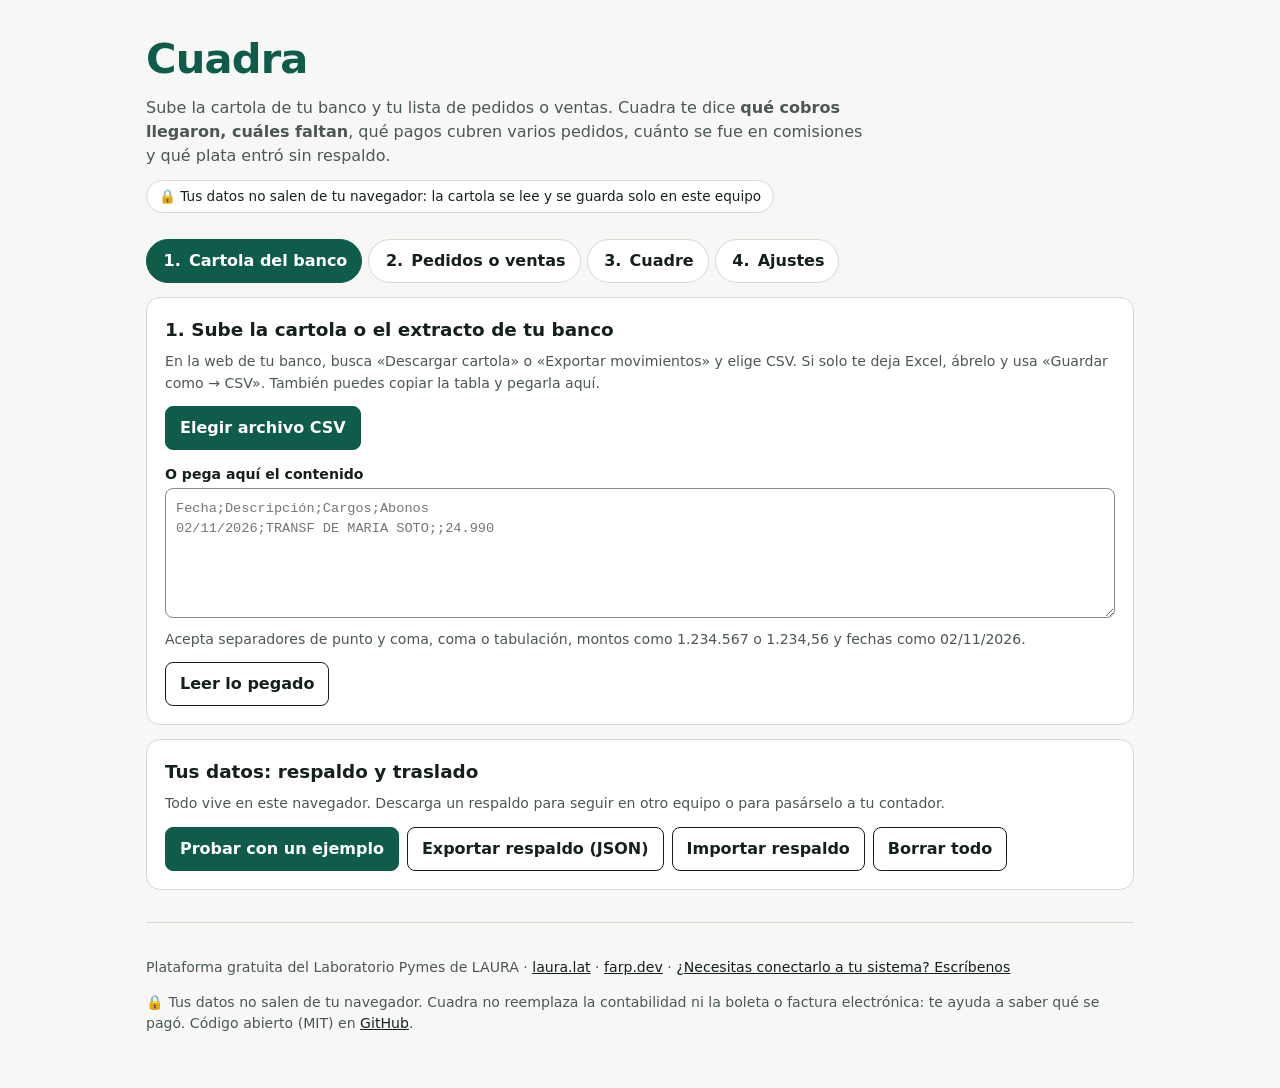
==== herramientas/008-cuadra/index.html @ a7c7e26f "herramienta 008: Cuadra (fase 1/2) Concilia la cartola del banco con la lista de pedidos o ventas en" ====
<!doctype html>
<html lang="es">
<head>
<meta charset="utf-8">
<meta name="viewport" content="width=device-width, initial-scale=1">
<title>Cuadra · concilia tu cartola con tus ventas</title>
<meta name="description" content="Plataforma gratuita: sube la cartola o el extracto del banco y tu lista de pedidos o ventas. Cuadra te dice qué cobros llegaron, cuáles faltan, qué pagos cubren varios pedidos, cuánto se fue en comisiones y qué plata entró sin respaldo. Sin registro; tus datos no salen del navegador.">
<meta name="theme-color" content="#0f5c4a">
<link rel="manifest" href="manifest.webmanifest">
<link rel="stylesheet" href="estilo.css">
</head>
<body>
<a class="saltar" href="#principal">Saltar al contenido</a>
<div class="cont">
<header>
  <h1>Cuadra</h1>
  <p>Sube la cartola de tu banco y tu lista de pedidos o ventas. Cuadra te dice <b>qué cobros llegaron, cuáles faltan</b>, qué pagos cubren varios pedidos, cuánto se fue en comisiones y qué plata entró sin respaldo.</p>
  <span class="priv">🔒 Tus datos no salen de tu navegador: la cartola se lee y se guarda solo en este equipo</span>
</header>

<ol class="pasos" id="tabs" role="tablist" aria-label="Pasos"></ol>

<main id="principal">
<section id="v-cartola" class="caja" role="tabpanel" aria-labelledby="t-cartola"></section>
<section id="v-ventas" class="caja" role="tabpanel" aria-labelledby="t-ventas" hidden></section>
<section id="v-cuadre" class="caja" role="tabpanel" aria-labelledby="t-cuadre" hidden></section>
<section id="v-ajustes" class="caja" role="tabpanel" aria-labelledby="t-ajustes" hidden></section>
</main>

<div id="msg" role="status" aria-live="polite"></div>

<section class="caja">
  <h2>Tus datos: respaldo y traslado</h2>
  <p class="sub">Todo vive en este navegador. Descarga un respaldo para seguir en otro equipo o para pasárselo a tu contador.</p>
  <div class="acc">
    <button class="b prim" id="ejemplo" type="button">Probar con un ejemplo</button>
    <button class="b" id="exp-json" type="button">Exportar respaldo (JSON)</button>
    <label class="b archivo">Importar respaldo<input type="file" id="imp-json" accept=".json,application/json"></label>
    <button class="b" id="borrar" type="button">Borrar todo</button>
  </div>
</section>

<footer>
  <p>Plataforma gratuita del Laboratorio Pymes de LAURA · <a href="https://laura.lat">laura.lat</a> · <a href="https://farp.dev">farp.dev</a> · <a href="https://wa.me/56999968482">¿Necesitas conectarlo a tu sistema? Escríbenos</a></p>
  <p>🔒 Tus datos no salen de tu navegador. Cuadra no reemplaza la contabilidad ni la boleta o factura electrónica: te ayuda a saber qué se pagó. Código abierto (MIT) en <a href="https://github.com/freyesperales/laboratorio-pymes/tree/main/herramientas/008-cuadra">GitHub</a>.</p>
</footer>
</div>
<script src="logica.js"></script>
<script src="app.js"></script>
</body>
</html>
---- herramientas/008-cuadra/estilo.css ----
:root{--tinta:#13201c;--suave:#4a5753;--fondo:#f7f8f5;--tarjeta:#fff;--borde:#d6dbd5;--acento:#0f5c4a;--ok:#12532b;--mal:#a3201c;--amb:#7a4f00;--azul:#1d4ed8}
*{box-sizing:border-box}
body{margin:0;font-family:system-ui,-apple-system,Segoe UI,Roboto,sans-serif;color:var(--tinta);background:var(--fondo);line-height:1.5}
.cont{max-width:1020px;margin:0 auto;padding:0 16px}
.saltar{position:absolute;left:-999px}.saltar:focus{left:16px;top:8px;background:#fff;padding:8px;z-index:9}
header{padding:28px 0 8px}h1{margin:0 0 6px;font-size:clamp(1.8rem,5vw,2.6rem);letter-spacing:-.02em;color:var(--acento)}
header p{margin:0;color:var(--suave);max-width:720px}
.priv{display:inline-block;margin-top:12px;font-size:.85rem;background:#fff;border:1px solid var(--borde);border-radius:999px;padding:5px 12px}
.pasos{list-style:none;display:flex;gap:6px;flex-wrap:wrap;margin:18px 0 0;padding:0}
.pasos button{font:inherit;cursor:pointer;border:1px solid var(--borde);background:#fff;border-radius:999px;padding:8px 14px;min-height:44px;font-weight:600;color:var(--tinta)}
.pasos button[aria-selected=true]{background:var(--acento);color:#fff;border-color:var(--acento)}
.pasos .n{display:inline-block;min-width:1.4em;font-variant-numeric:tabular-nums}
.pasos .listo::after{content:" ✓"}
.caja{background:var(--tarjeta);border:1px solid var(--borde);border-radius:14px;padding:18px;margin-top:14px;overflow-wrap:anywhere}
.caja h2{margin:0 0 8px;font-size:1.15rem}.caja h3{margin:16px 0 6px;font-size:1rem}
.sub{font-size:.88rem;color:var(--suave);margin:4px 0}
label{display:block;font-size:.88rem;font-weight:600;margin-bottom:3px}
input,select,textarea{width:100%;font:inherit;padding:10px;border:1px solid #858c88;border-radius:8px;background:#fff;color:var(--tinta);min-height:44px}
textarea{min-height:130px;font-family:ui-monospace,Consolas,monospace;font-size:.85rem}
:focus-visible{outline:3px solid var(--azul);outline-offset:2px}
.b{font:inherit;cursor:pointer;border-radius:8px;border:1px solid var(--tinta);background:#fff;color:var(--tinta);padding:9px 14px;min-height:44px;font-weight:600;display:inline-flex;align-items:center;gap:6px}
.b.prim{background:var(--acento);border-color:var(--acento);color:#fff}.b.chico{min-height:36px;padding:4px 10px;font-size:.85rem}
.archivo{position:relative;margin:0}.archivo input{position:absolute;inset:0;opacity:0;cursor:pointer;min-height:0}
.archivo:focus-within{outline:3px solid var(--azul);outline-offset:2px}
.acc{display:flex;gap:8px;flex-wrap:wrap;margin-top:12px;align-items:center}
.grid{display:grid;gap:12px;grid-template-columns:1fr}
@media(min-width:700px){.grid{grid-template-columns:repeat(3,1fr)}.grid.dos{grid-template-columns:1fr 1fr}}
.tabla{overflow-x:auto;margin-top:10px;border:1px solid var(--borde);border-radius:8px}
table{border-collapse:collapse;width:100%;font-size:.85rem}th,td{padding:6px 8px;border-bottom:1px solid var(--borde);text-align:left;white-space:nowrap}
th{background:#eef1ec}td.num,th.num{text-align:right;font-variant-numeric:tabular-nums}
.err{background:#fdecea;border:1px solid #e3a09b;color:#7a1511;padding:10px 12px;border-radius:8px;margin-top:12px;white-space:pre-line}
.ok{background:#e8f5ec;border:1px solid #9ccfae;color:#12532b;padding:10px 12px;border-radius:8px;margin-top:12px}
.kpis{display:grid;gap:10px;grid-template-columns:repeat(2,1fr);margin-top:10px}
@media(min-width:760px){.kpis{grid-template-columns:repeat(4,1fr)}}
.kpi{border:1px solid var(--borde);border-radius:12px;padding:12px;background:#fbfcfa}
.kpi b{display:block;font-size:1.35rem;font-variant-numeric:tabular-nums}.kpi span{font-size:.82rem;color:var(--suave)}
.barra{height:12px;background:#e3e7e1;border-radius:6px;overflow:hidden;margin-top:10px}.barra>i{display:block;height:100%;background:var(--acento)}
.filtros{display:flex;gap:6px;flex-wrap:wrap;margin-top:14px}
.filtros button{font:inherit;cursor:pointer;border:1px solid var(--borde);background:#fff;border-radius:999px;padding:6px 12px;min-height:40px}
.filtros button[aria-pressed=true]{background:var(--tinta);color:#fff;border-color:var(--tinta)}
.item{border:1px solid var(--borde);border-left:5px solid var(--borde);border-radius:10px;padding:10px 12px;margin-top:8px;background:#fff}
.item.alta,.item.manual{border-left-color:var(--ok)}.item.media{border-left-color:#3b7f6c}.item.revisar{border-left-color:var(--amb)}
.item.pend{border-left-color:var(--mal)}.item.sin{border-left-color:var(--azul)}
.item .fila{display:flex;justify-content:space-between;gap:10px;flex-wrap:wrap}
.monto{font-weight:700;font-variant-numeric:tabular-nums}
.tag{display:inline-block;font-size:.75rem;font-weight:700;padding:1px 8px;border-radius:999px;border:1px solid;margin-right:4px}
.t-alta,.t-manual{color:var(--ok)}.t-media{color:#2b6455}.t-revisar{color:var(--amb)}.t-pend{color:var(--mal)}.t-sin{color:var(--azul)}
.vacio{color:var(--suave);padding:16px 0}
[hidden]{display:none!important}
footer{margin:32px 0 0;padding:20px 0 40px;border-top:1px solid var(--borde);font-size:.88rem;color:var(--suave)}footer a{color:var(--tinta)}
@media print{header .priv,.pasos,.acc,.filtros,footer,#msg,.caja:last-of-type{display:none}.caja{border:0}}
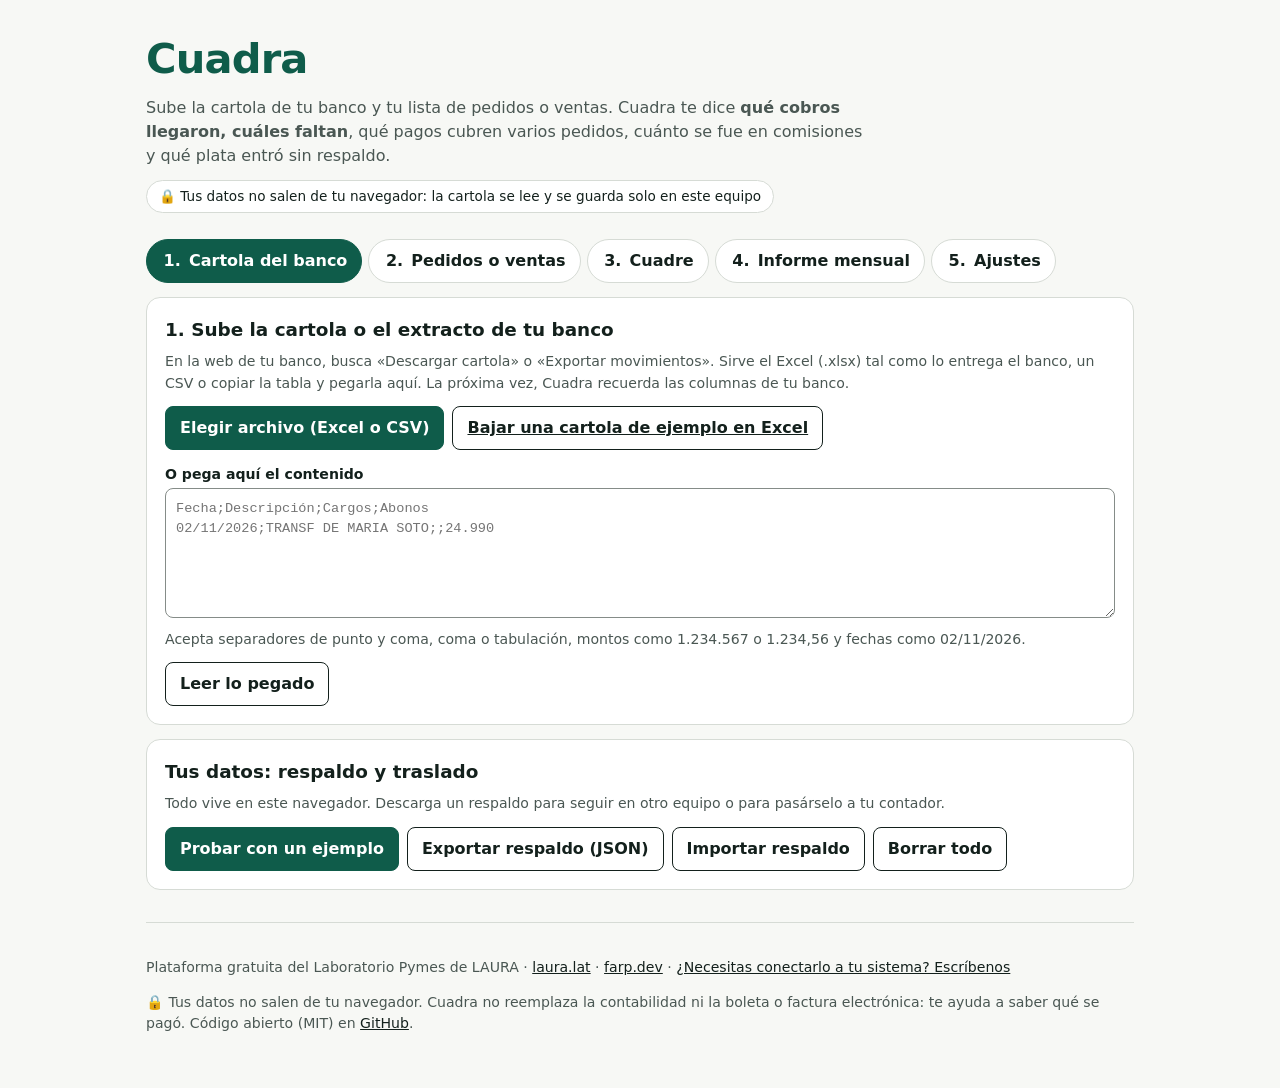
==== commit c9b458f4: "herramienta 008: Cuadra (fase 2/2) Lector de Excel propio (sin SheetJS), formatos de banco recordado" ====
--- a/herramientas/008-cuadra/index.html
+++ b/herramientas/008-cuadra/index.html
@@ -24,6 +24,7 @@
 <section id="v-cartola" class="caja" role="tabpanel" aria-labelledby="t-cartola"></section>
 <section id="v-ventas" class="caja" role="tabpanel" aria-labelledby="t-ventas" hidden></section>
 <section id="v-cuadre" class="caja" role="tabpanel" aria-labelledby="t-cuadre" hidden></section>
+<section id="v-informe" class="caja" role="tabpanel" aria-labelledby="t-informe" hidden></section>
 <section id="v-ajustes" class="caja" role="tabpanel" aria-labelledby="t-ajustes" hidden></section>
 </main>
 
@@ -46,6 +47,7 @@
 </footer>
 </div>
 <script src="logica.js"></script>
+<script src="xlsx.js"></script>
 <script src="app.js"></script>
 </body>
 </html>
--- a/herramientas/008-cuadra/estilo.css
+++ b/herramientas/008-cuadra/estilo.css
@@ -49,3 +49,7 @@
 [hidden]{display:none!important}
 footer{margin:32px 0 0;padding:20px 0 40px;border-top:1px solid var(--borde);font-size:.88rem;color:var(--suave)}footer a{color:var(--tinta)}
 @media print{header .priv,.pasos,.acc,.filtros,footer,#msg,.caja:last-of-type{display:none}.caja{border:0}}
+.item.exp{border-left-color:#6b4fa0}.t-exp{color:#5b3f90}
+.regla{margin-top:10px;font-size:.9rem}.regla summary{cursor:pointer;font-weight:600;color:var(--acento);min-height:32px;padding:4px 0}
+input.corto,.regla select{width:auto;min-width:12em;flex:1 1 12em}
+tfoot th,tfoot td{font-weight:700;background:#f4f6f2}
